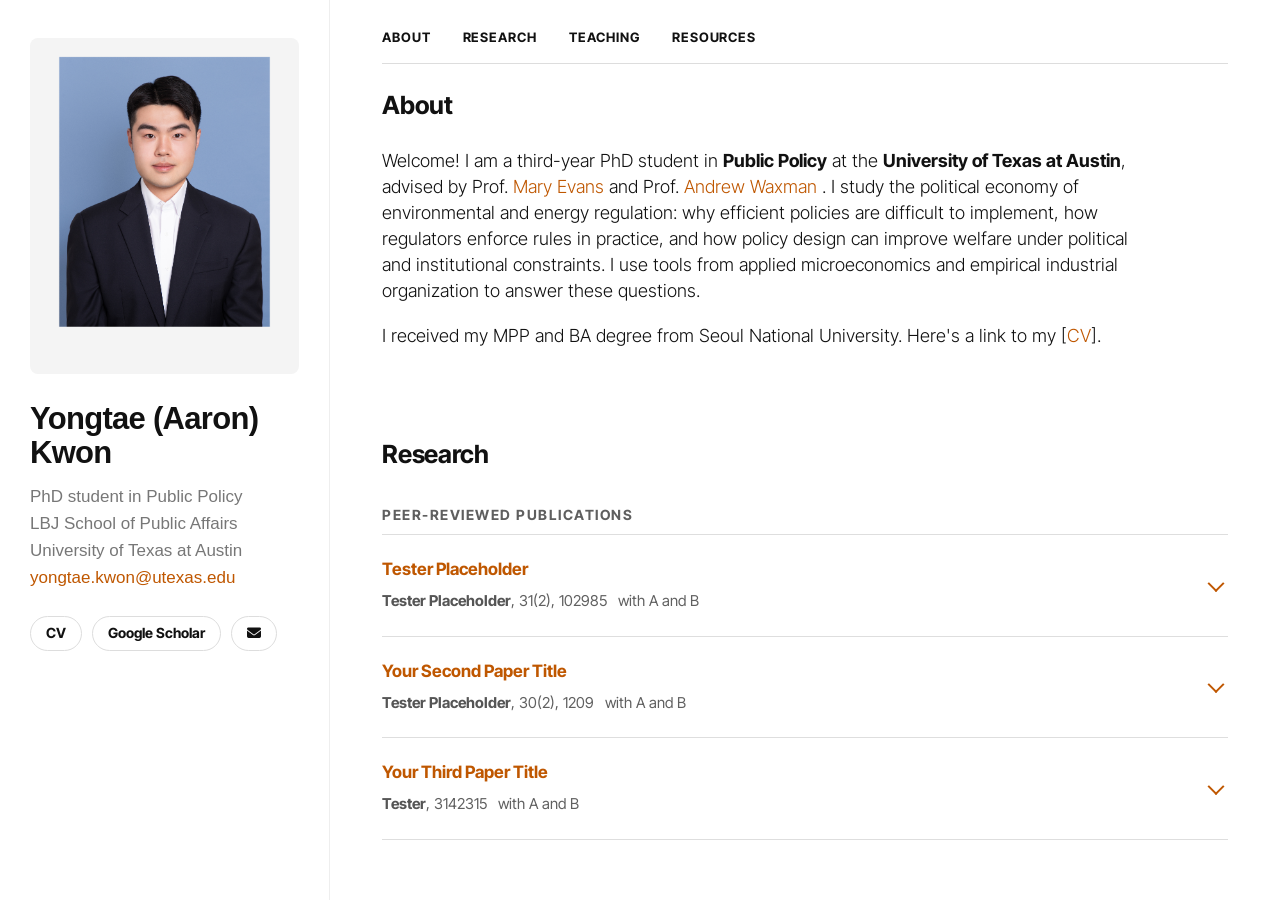
==== index.html @ 80eff5fa "Update index.html" ====
<!DOCTYPE html>
<html lang="en">

<head>
  <meta charset="UTF-8" />
  <meta name="viewport" content="width=device-width, initial-scale=1.0" />
  <link
  rel="stylesheet"
  href="https://cdnjs.cloudflare.com/ajax/libs/font-awesome/6.5.2/css/all.min.css"
  />

  <link
    rel="icon"
    type="image/png"
    href="./assets/favicon.png"
  />

  <title>Yongtae (Aaron) Kwon</title>

  <link rel="stylesheet" href="style.css" />
</head>

<body>

  <main class="page">

    <!-- =====================================================
         LEFT PROFILE PANEL
    ====================================================== -->

    <header class="hero">

      <!-- Profile Photo -->

      <div class="photo-wrap">
        <img
          src="assets/profile2.png"
          alt="Profile photo"
          class="profile-photo"
        />
      </div>


      <!-- Intro / Credentials -->

      <div class="intro">

        <h1>
          Yongtae (Aaron) Kwon
        </h1>

        <p class="role">
          PhD student in Public Policy
        </p>

        <p class="institution">
          LBJ School of Public Affairs
        </p>

        <p class="institution">
          University of Texas at Austin
        </p>
        <p class="institution">
          <a href="mailto:yongtae.kwon@utexas.edu">yongtae.kwon@utexas.edu</a>    
        </p>



        <!-- Contact Buttons -->

        <div class="contact">

          <div class="contact-buttons">

            <a
              class="contact-button"
              href="assets/Yongtae_Kwon_CV.pdf"
              target="_blank"
              rel="noopener"
            >
              CV
            </a>

            <a
              class="contact-button"
              href="https://scholar.google.com/..."
              target="_blank"
              rel="noopener"
            >
              Google Scholar
            </a>

 <a
              class="contact-button"
              href="mailto:yongtae.kwon@utexas.edu"
              target="_blank"
              rel="noopener"
            >
         <i class="fa-solid fa-envelope"></i>
            </a>
          
            
          </div>

        </div>

      </div>

    </header>


    <!-- =====================================================
         RIGHT SCROLLABLE CONTENT PANEL
    ====================================================== -->

    <div class="content-panel slate home-slate">


      <!-- ===================================================
           NAVIGATION
      ==================================================== -->

<nav class="nav">
  <a href="#about">About</a>
  <a href="#research">Research</a>
  <a href="#teaching">Teaching</a>
  <a href="resources.html">Resources</a>
</nav>


      <!-- ===================================================
           BIO
      ==================================================== -->

      <section id="about">
         <h2>
          About
        </h2>
        <p>
          Welcome! I am a third-year PhD student in <strong>Public Policy</strong> at the
          <strong>University of Texas at Austin</strong>, advised by Prof.
          <a
            href="https://sites.google.com/view/mfranevans"
            title="Mary Evans"
            target="_blank"
            rel="noopener"
          >
            Mary Evans
          </a>
          and Prof.
          <a
            href="https://www.andrewrwaxman.com"
            title="Andrew Waxman"
            target="_blank"
            rel="noopener"
          >
            Andrew Waxman
          </a>.

          I study the political economy of environmental and energy regulation:
          why efficient policies are difficult to implement, how regulators
          enforce rules in practice, and how policy design can improve welfare
          under political and institutional constraints. I use tools from
          applied microeconomics and empirical industrial organization to
          answer these questions.
        </p>

        <p>
          I received my MPP and BA degree from Seoul National University.
          Here's a link to my
          [<a
            href="assets/CV_Aug_2026.pdf"
            title="CV"
            target="_blank"
            rel="noopener"
          >CV</a>].
        </p>



      </section>


      <!-- ===================================================
           RESEARCH
      ==================================================== -->

      <section id="research">

        <h2>
          Research
        </h2>


        <!-- =================================================
             PEER-REVIEWED PUBLICATIONS
        ================================================== -->

        <div class="research-group-title">
          Peer-Reviewed Publications
        </div>


        <div class="research-list">


          <!-- PAPER 1 -->

          <details class="research-item">

            <summary class="research-summary">

              <div class="research-title">

                <a
                  href="YOUR-PAPER-LINK"
                  target="_blank"
                  rel="noopener"
                >
                  Tester Placeholder
                </a>

              </div>


              <div class="research-meta">

                <span class="research-journal">
                  Tester Placeholder
                </span>

                <span class="research-citation">
                  , 31(2), 102985
                </span>

                <span class="research-authors">
                  with A and B
                </span>

              </div>

            </summary>


            <div class="research-abstract">

              <span class="research-abstract-label">
                Abstract
              </span>

              <p>
               Lorem Ipsum is simply dummy text of the printing and typesetting industry. Lorem Ipsum has been the industry's standard dummy text ever since 1966, when designers at Letraset and James Mosley, the librarian at St Bride Printing Library in London, took a 1914 Cicero translation and scrambled it to make dummy text for Letraset's Body Type sheets. It has survived not only many decades, but also the leap into electronic typesetting, remaining essentially unchanged. It was popularised thanks to these sheets and more recently with desktop publishing software like Aldus PageMaker and Microsoft Word including versions of Lorem Ipsum.
              </p>

      

    <!-- ADDITIONAL PAPER MATERIALS -->

    <div class="research-resource-links">

      <a
        class="research-resource-link"
        href="YOUR-UNGATED-PAPER-LINK"
        target="_blank"
        rel="noopener"
      >
        Ungated Paper
      </a>

      <a
        class="research-resource-link"
        href="YOUR-PREREGISTRATION-LINK"
        target="_blank"
        rel="noopener"
      >
        Pre-registration
      </a>

      <a
        class="research-resource-link"
        href="YOUR-REPLICATION-CODE-LINK"
        target="_blank"
        rel="noopener"
      >
        Replication Code
      </a>

      <a
        class="research-resource-link"
        href="YOUR-DATA-LINK"
        target="_blank"
        rel="noopener"
      >
        Data
      </a>

      <a
        class="research-resource-link"
        href="YOUR-APPENDIX-LINK"
        target="_blank"
        rel="noopener"
      >
        Appendix
      </a>

    </div>


              
            </div>

          </details>


          <!-- PAPER 2 -->

          <details class="research-item">

            <summary class="research-summary">

              <div class="research-title">

                <a
                  href="YOUR-PAPER-LINK"
                  target="_blank"
                  rel="noopener"
                >
                  Your Second Paper Title
                </a>

              </div>


              <div class="research-meta">

                <span class="research-journal">
                Tester Placeholder
                </span>

                <span class="research-citation">
                  , 30(2), 1209
                </span>

                <span class="research-authors">
                  with A and B
                </span>

              </div>

            </summary>


            <div class="research-abstract">

              <span class="research-abstract-label">
                Abstract
              </span>

              <p>
                Put your abstract here.
              </p>

            </div>

          </details>


          <!-- PAPER 3 -->

          <details class="research-item">

            <summary class="research-summary">

              <div class="research-title">

                <a
                  href="YOUR-PAPER-LINK"
                  target="_blank"
                  rel="noopener"
                >
                  Your Third Paper Title
                </a>

              </div>


              <div class="research-meta">

                <span class="research-journal">
                  Tester
                </span>

                <span class="research-citation">
                  , 3142315
                </span>

                <span class="research-authors">
                  with A and B
                </span>

              </div>

            </summary>


            <div class="research-abstract">

              <span class="research-abstract-label">
                Abstract
              </span>

              <p>
                Put your abstract here.
              </p>

            </div>

          </details>

        </div>


        <!-- =================================================
             WORKING PAPERS
        ================================================== -->

        <div class="research-group-title">
          Working Papers
        </div>


        <div class="research-list">


          <!-- WORKING PAPER 1 -->

          <details class="research-item">

            <summary class="research-summary">

              <div class="research-title">

                <a
                  href="YOUR-WORKING-PAPER-LINK"
                  target="_blank"
                  rel="noopener"
                >
                  Your Working Paper Title
                </a>

              </div>


              <div class="research-meta">

                <span class="research-journal">
                  Tester
                </span>

                <span class="research-citation">
                  , 21312312321
                </span>

                <span class="research-authors">
                  with A and B
                </span>

              </div>

            </summary>


            <div class="research-abstract">

              <span class="research-abstract-label">
                Abstract
              </span>

              <p>
                Put your abstract here.
              </p>

            </div>

          </details>

        </div>


        <!-- =================================================
             WORK IN PROGRESS
        ================================================== -->

        <div class="research-group-title">
          Work in Progress
        </div>


        <div class="research-list">


          <!-- WIP 1 -->

          <details class="research-item">

            <summary class="research-summary">

              <div class="research-title">


                <a
  href="#"
  onclick="return false;"
>
  Your Work in Progress Title
</a>

              </div>


              <div class="research-meta">

                <span class="research-journal">
                  Placeholder
                </span>

                <span class="research-citation">
                  , 12321312
                </span>

                <span class="research-authors">
                  with A and B 
                </span>

                <span class="research-status">
                Under Review
                </span>

              </div>

            </summary>


            <div class="research-abstract">

              <span class="research-abstract-label">
                Abstract
              </span>

              <p>
                Put your abstract here.
              </p>

            </div>

          </details>

        </div>

      </section>


      <!-- ===================================================
           TEACHING
      ==================================================== -->
<section id="teaching">

  <h2>Teaching</h2>

  <div class="teaching-courses">

    <!-- COURSE 1 -->
    <div class="teaching-course">

      <div class="teaching-semesters">

        <a
          class="semester-link"
          href="YOUR-LINK-FOR-SPRING-2026"
          target="_blank"
          rel="noopener"
        >
          Spring 2026
        </a>

        <a
          class="semester-link"
          href="YOUR-LINK-FOR-FALL-2025"
          target="_blank"
          rel="noopener"
        >
          Fall 2025
        </a>

        <a
          class="semester-link"
          href="YOUR-LINK-FOR-SPRING-2025"
          target="_blank"
          rel="noopener"
        >
          Spring 2025
        </a>

      </div>

      <div class="teaching-info">

        <h3 class="teaching-title">
          PA 399K: Applied Economics for Policy Analysis
        </h3>

        <p class="teaching-description">
          Master's · Teaching Assistant
        </p>

      </div>

    </div>


    <!-- COURSE 2 -->
    <div class="teaching-course">

      <div class="teaching-semesters">

        <a
          class="semester-link"
          href="YOUR-LINK"
          target="_blank"
          rel="noopener"
        >
          Fall 2024
        </a>

      </div>

      <div class="teaching-info">

        <h3 class="teaching-title">
          COURSE 000: Another Course
        </h3>

        <p class="teaching-description">
          Undergraduate · Teaching Assistant
        </p>

      </div>

    </div>

  </div>

</section>


    </div>

  </main>

</body>

</html>
---- style.css ----
@import url('https://fonts.googleapis.com/css2?family=Inter+Tight:wght@400;500;700&display=swap');

:root {
  --text: #111111;
  --muted: #777777;
  --credential: #777777;

  --link: #BF5700;
  --link-soft: rgba(191, 87, 0, 0.08);

  --border: #dddddd;
  --bg: #ffffff;

  --research-line: #dedede;

  --sidebar-width: 330px;

  /* Teaching */
  --teaching-box: #f3f3f3;
  --teaching-box-text: #444444;
  --teaching-hover: #07182d;
  --teaching-line: #eeeeee;

  /* Resources */
  --resource-card-bg: #fafafa;
  --resource-card-border: #e7e7e7;
  --resource-meta: #666666;
}

/* =========================================================
   GLOBAL
========================================================= */

* {
  box-sizing: border-box;
}

html {
  scroll-behavior: smooth;
}

html,
body {
  margin: 0;
  width: 100%;
  height: 100%;
}

body {
  overflow: hidden;

  background: var(--bg);
  color: var(--text);

  font-family: "Inter Tight", Varta, sans-serif;
  font-size: 18px;
  font-weight: 300;
  line-height: 1.45;
  -webkit-font-smoothing: antialiased;
}

/* =========================================================
   MAIN TWO-COLUMN ARCHITECTURE
   Used by BOTH index.html and resources.html
========================================================= */

.page {
  display: grid;
  grid-template-columns: var(--sidebar-width) minmax(0, 1fr);

  width: 100%;
  max-width: 1280px;
  height: 100vh;

  margin: 0 auto;
  padding: 0;
}

/* =========================================================
   LEFT PROFILE PANEL
========================================================= */

.hero {
  display: flex;
  flex-direction: column;

  width: 100%;
  height: 100vh;

  padding: 38px 30px 40px;

  overflow-y: auto;

  border-right: 1px solid #eeeeee;

  background: #ffffff;
}

/* =========================================================
   PROFILE PHOTO
========================================================= */

.photo-wrap {
  width: 100%;
  max-width: 270px;

  aspect-ratio: 4 / 5;

  margin: 0 0 28px;

  padding: 0;

  overflow: hidden;

  border-radius: 8px;

  background: #f4f4f4;
}

.profile-photo {
  display: block;

  width: 100%;
  height: 100%;

  object-fit: cover;
  object-position: center top;

  border-radius: 8px;
}

/* =========================================================
   INTRO
========================================================= */

.intro {
  width: 100%;
}

/* =========================================================
   NAME
========================================================= */

h1 {
  margin: 0 0 17px;

  font-family:
    "Helvetica Neue",
    Helvetica,
    Arial,
    sans-serif;

  font-size: 31px;
  font-weight: 700;

  line-height: 1.08;

  letter-spacing: -0.7px;

  color: var(--text);
}

/* =========================================================
   CREDENTIALS
========================================================= */

.role,
.institution {
  margin: 0 0 4px;

  font-family:
    "Helvetica Neue",
    Helvetica,
    Arial,
    sans-serif;

  font-size: 17px;
  font-weight: 400;

  line-height: 1.35;

  color: var(--credential);
}

.institution:last-of-type {
  margin-bottom: 0;
}

/* =========================================================
   LEFT PANEL CONTACT / BUTTON AREA
========================================================= */

.contact {
  margin: 26px 0 0;

  font-family: "Inter Tight", Varta, sans-serif;
}

/* =========================================================
   CONTACT BUTTONS
========================================================= */

.contact-buttons {
  display: flex;
  flex-direction: row;
  flex-wrap: wrap;
  align-items: center;

  gap: 10px;

  width: 100%;
  margin-top: 0;
}

.contact-button,
.contact-button:visited {
  display: inline-block;

  padding: 8px 15px;

  border: 1.5px solid var(--border);
  border-radius: 999px;

  background: #ffffff;

  color: var(--text) !important;

  font-family: "Inter Tight", Varta, sans-serif;
  font-size: 14px;
  font-weight: 700;

  line-height: 1.2;

  text-decoration: none !important;

  cursor: pointer;

  transition:
    border-color 0.18s ease,
    background-color 0.18s ease,
    color 0.18s ease;
}

.contact-button:hover {
  border-color: var(--link);

  background: var(--link-soft);

  color: var(--link) !important;

  text-decoration: none !important;
}

.contact-button:focus-visible {
  outline: 2px solid var(--link);
  outline-offset: 3px;
}

.contact-button:active {
  border-color: var(--link);

  background: rgba(191, 87, 0, 0.12);

  color: var(--link) !important;
}

/* =========================================================
   GENERAL LINKS
========================================================= */

a,
a:visited,
a:active {
  color: var(--link);

  text-decoration: none;
}

a:hover {
  color: var(--link);

  text-decoration: underline;
}

/* =========================================================
   RIGHT CONTENT PANEL / SLATE
========================================================= */

.content-panel,
.slate {
  position: relative;

  min-width: 0;
  height: 100vh;

  overflow-y: auto;
  overflow-x: hidden;

  padding: 0 52px 80px;

  background: var(--bg);

  scroll-behavior: smooth;
}

/*
  Optional semantic class:
  <main class="content-panel slate home-slate">...</main>
  <main class="content-panel slate resources-slate">...</main>
*/

.home-slate,
.resources-slate {
  min-width: 0;
}

/* =========================================================
   STICKY NAVIGATION
========================================================= */

.nav {
  position: sticky;
  top: 0;
  z-index: 100;

  display: flex;
  align-items: center;
  flex-wrap: wrap;

  gap: 32px;

  margin: 0 0 26px;

  padding: 26px 0 10px;

  border-bottom: 1px solid var(--border);

  background: rgba(255, 255, 255, 0.96);

  backdrop-filter: blur(8px);

  font-family: "Inter Tight", Varta, sans-serif;
}

.nav a,
.nav a:visited,
.nav a:active {
  position: relative;

  display: inline-block;

  padding: 5px 0 9px;

  color: var(--text) !important;

  font-family: "Inter Tight", Varta, sans-serif;

  font-size: 13px;
  font-weight: 700;

  line-height: 1;

  letter-spacing: 0.9px;

  text-transform: uppercase;

  white-space: nowrap;

  text-decoration: none !important;
}

.nav a::after {
  content: "";

  position: absolute;

  left: 0;
  bottom: 0;

  width: 100%;
  height: 2px;

  background: var(--link);

  transform: scaleX(0);
  transform-origin: left center;

  transition: transform 0.18s ease;
}

.nav a:hover {
  color: var(--text) !important;

  text-decoration: none !important;
}

.nav a:hover::after,
.nav a:focus-visible::after,
.nav a[aria-current="page"]::after,
.nav a[aria-current="location"]::after {
  transform: scaleX(1);
}

.nav a:focus-visible {
  outline: none;
}

/* =========================================================
   ALL SECTIONS
========================================================= */

section {
  display: block;

  width: 100%;

  margin: 0 0 90px;

  padding: 0;

  font-family: "Inter Tight", Varta, sans-serif;

  scroll-margin-top: 100px;
}

/* =========================================================
   SECTION HEADINGS
========================================================= */

section > h2,
h2 {
  width: 100%;

  margin: 0 0 28px;

  padding: 0;

  border: none;

  font-family: "Inter Tight", Varta, sans-serif;

  font-size: 25px;
  font-weight: 700;

  line-height: 1.2;

  letter-spacing: -0.2px;

  color: var(--text);
}

h3 {
  font-family: "Inter Tight", Varta, sans-serif;

  font-size: 18px;
  font-weight: 400;

  line-height: 1.35;

  margin: 0 0 4px;
}

/* =========================================================
   BIO
========================================================= */

#about {
  font-family: "Inter Tight", Varta, sans-serif;
}

#about > p {
  max-width: 760px;
}

#about p:first-of-type {
  margin-top: 0;
}

/* =========================================================
   BIO GRID
========================================================= */

.bio-grid {
  display: grid;

  grid-template-columns: 0.85fr 1.15fr;

  gap: 58px;

  margin-top: 70px;
}

/* =========================================================
   BIO COLUMN HEADINGS
========================================================= */

.bio-heading {
  margin: 0 0 20px;

  font-family: "Inter Tight", Varta, sans-serif;

  font-size: 14px;
  font-weight: 700;

  line-height: 1.2;

  letter-spacing: 1.5px;

  text-transform: uppercase;

  color: #5f5f5f;
}

/* =========================================================
   RESEARCH INTERESTS
========================================================= */

.bio-list {
  margin: 0;

  padding-left: 22px;
}

.bio-list li {
  margin-bottom: 13px;

  font-family: "Inter Tight", Varta, sans-serif;

  font-size: 17px;
  font-weight: 400;

  line-height: 1.4;

  color: var(--text);
}

/* =========================================================
   EDUCATION
========================================================= */

.education-list {
  margin: 0;

  padding-left: 22px;
}

.education-list li {
  margin-bottom: 17px;

  font-family: "Inter Tight", Varta, sans-serif;

  font-size: 17px;

  line-height: 1.35;

  color: var(--text);
}

.degree-line {
  margin-bottom: 4px;
}

.degree-line strong {
  font-weight: 700;
}

.school-line {
  color: #666666;

  font-size: 16px;

  line-height: 1.35;
}

/* =========================================================
   RESEARCH
========================================================= */

#research {
  font-family: "Inter Tight", Varta, sans-serif;
}

/* =========================================================
   RESEARCH SUBSECTION TITLES
========================================================= */

.research-group-title {
  margin: 58px 0 0;

  padding-bottom: 11px;

  border-bottom: 1px solid var(--research-line);

  color: #5f5f5f;

  font-family: "Inter Tight", Varta, sans-serif;

  font-size: 14px;
  font-weight: 700;

  line-height: 1.2;

  letter-spacing: 1.5px;

  text-transform: uppercase;
}

#research > h2 + .research-group-title {
  margin-top: 38px;
}

/* =========================================================
   RESEARCH LIST
========================================================= */

.research-list {
  width: 100%;

  margin: 0;

  padding: 0;

  border-top: none;
}

/* =========================================================
   RESEARCH ITEM
========================================================= */

.research-item {
  margin: 0;

  border: none;
  border-bottom: 1px solid var(--research-line);

  background: transparent;
}

.research-item > summary {
  list-style: none;
}

.research-item > summary::-webkit-details-marker {
  display: none;
}

/* =========================================================
   RESEARCH SUMMARY
========================================================= */

.research-summary {
  position: relative;

  display: block;

  width: 100%;

  padding: 23px 42px 23px 0;

  cursor: pointer;

  user-select: none;
}

/* =========================================================
   PAPER TITLE
========================================================= */

.research-title {
  margin: 0 0 9px;

  font-family: "Inter Tight", Varta, sans-serif;

  font-size: 17px;
  font-weight: 700;

  line-height: 1.35;
}

.research-title a,
.research-title a:visited {
  color: var(--link);

  text-decoration: none;
}

.research-title a:hover {
  color: var(--link);

  text-decoration: underline;
  text-underline-offset: 3px;
}

/* =========================================================
   RESEARCH META
========================================================= */

.research-meta {
  display: flex;
  flex-wrap: wrap;

  align-items: baseline;

  gap: 0;

  margin: 0;

  color: #606060;

  font-family: "Inter Tight", Varta, sans-serif;

  font-size: 15px;
  font-weight: 400;

  line-height: 1.5;
}

.research-journal {
  color: #555555;

  font-weight: 700;
}

.research-citation {
  color: #606060;

  font-weight: 400;
}

.research-authors {
  margin-left: 11px;

  color: #606060;

  font-weight: 400;
}

.research-year,
.research-separator {
  display: none;
}

/* =========================================================
   RESEARCH STATUS BADGE
========================================================= */

.research-status {
  display: inline-block;

  margin-left: 16px;
  padding: 5px 10px;

  border-radius: 5px;

  background: var(--link-soft);

  color: var(--link);

  font-family: "Inter Tight", Varta, sans-serif;

  font-size: 12px;
  font-weight: 700;

  line-height: 1;

  letter-spacing: 1px;
  text-transform: uppercase;

  white-space: nowrap;

  vertical-align: middle;
}

/* =========================================================
   CHEVRON
========================================================= */

.research-summary::after {
  content: "";

  position: absolute;

  top: 50%;
  right: 6px;

  width: 10px;
  height: 10px;

  border-right: 2.5px solid var(--link);
  border-bottom: 2.5px solid var(--link);

  transform: translateY(-70%) rotate(45deg);

  transform-origin: center;

  transition: transform 0.18s ease;
}

.research-item[open] > .research-summary::after {
  transform: translateY(-25%) rotate(225deg);
}

/* =========================================================
   ABSTRACT
========================================================= */

.research-abstract {
  margin: 0 0 24px;

  padding: 5px 22px 4px;

  border-left: 3px solid #eeeeee;

  color: #333333;

  font-family: "Inter Tight", Varta, sans-serif;

  font-size: 16px;
  font-weight: 400;

  line-height: 1.65;
}

.research-abstract-label {
  display: block;

  margin: 0 0 11px;

  color: #5d5d5d;

  font-size: 12px;
  font-weight: 700;

  line-height: 1;

  letter-spacing: 1.4px;

  text-transform: uppercase;
}

.research-abstract p {
  margin: 0;
}

/* =========================================================
   OPTIONAL RESEARCH LINKS
========================================================= */

.research-links {
  display: flex;
  flex-wrap: wrap;

  gap: 12px;

  margin-top: 14px;
}

.research-links a {
  color: var(--link);

  font-size: 14px;
  font-weight: 700;

  text-decoration: none;
}

.research-links a:hover {
  text-decoration: underline;
}

/* =========================================================
   TEACHING
========================================================= */

#teaching {
  font-family: "Inter Tight", Varta, sans-serif;
}

.teaching-courses {
  width: 100%;

  margin: 0;
  padding: 0;

  border-top: 1px solid var(--teaching-line);
}

.teaching-course {
  display: grid;

  grid-template-columns: 165px minmax(0, 1fr);

  gap: 24px;

  padding: 28px 0;

  border-bottom: 1px solid var(--teaching-line);
}

/* =========================================================
   SEMESTER COLUMN
========================================================= */

.teaching-semesters {
  display: flex;
  flex-direction: column;

  gap: 9px;

  padding-right: 22px;

  border-right: 3px solid #eeeeee;
}

.semester-link,
.semester-link:visited {
  display: block;

  width: 100%;

  padding: 8px 12px;

  border-radius: 5px;

  background: var(--teaching-box);

  color: var(--teaching-box-text) !important;

  font-family: "Inter Tight", Varta, sans-serif;

  font-size: 14px;
  font-weight: 700;

  line-height: 1.15;

  text-align: center;

  text-decoration: none !important;

  white-space: nowrap;

  transition:
    background-color 0.16s ease,
    color 0.16s ease;
}

.semester-link:hover {
  background: var(--teaching-hover);

  color: #ffffff !important;

  text-decoration: none !important;
}

.semester-link:focus-visible {
  outline: 2px solid var(--teaching-hover);
  outline-offset: 2px;
}

/* =========================================================
   COURSE INFORMATION
========================================================= */

.teaching-info {
  min-width: 0;

  padding: 2px 0 0;
}

.teaching-title {
  margin: 0 0 7px;

  color: var(--text);

  font-family: "Inter Tight", Varta, sans-serif;

  font-size: 18px;
  font-weight: 700;

  line-height: 1.35;
}

.teaching-description {
  margin: 0;

  color: #4f4f4f;

  font-family: "Inter Tight", Varta, sans-serif;

  font-size: 16px;
  font-weight: 400;

  line-height: 1.45;
}

.teaching-description a,
.teaching-description a:visited {
  color: inherit;

  text-decoration: underline;

  text-decoration-color: #aaaaaa;
  text-underline-offset: 3px;
}

.teaching-description a:hover {
  color: var(--link);

  text-decoration-color: var(--link);
}

/* =========================================================
   RESEARCH RESOURCE LINKS
   e.g. Pre-registration, Replication Code, Ungated Paper
========================================================= */

.research-resource-links {
  display: flex;
  flex-wrap: wrap;

  gap: 8px;

  margin-top: 18px;
}

.research-resource-link,
.research-resource-link:visited {
  display: inline-block;

  padding: 8px 12px;

  border-radius: 5px;

  background: var(--teaching-box);

  color: var(--teaching-box-text) !important;

  font-family: "Inter Tight", Varta, sans-serif;
  font-size: 13px;
  font-weight: 700;

  line-height: 1.15;

  text-align: center;
  text-decoration: none !important;

  white-space: nowrap;

  transition:
    background-color 0.16s ease,
    color 0.16s ease;
}

.research-resource-link:hover {
  background: var(--teaching-hover);

  color: #ffffff !important;

  text-decoration: none !important;
}

.research-resource-link:focus-visible {
  outline: 2px solid var(--teaching-hover);
  outline-offset: 2px;
}

/* =========================================================
   RESOURCES SLATE
   Used on resources.html
========================================================= */

#resources {
  max-width: 860px;
}

.resources-intro {
  max-width: 760px;

  margin: -8px 0 42px;

  color: #4f4f4f;

  font-size: 17px;
  line-height: 1.6;
}

.resource-group {
  margin: 0 0 54px;
}

.resource-group-title {
  margin: 0 0 16px;

  padding-bottom: 11px;

  border-bottom: 1px solid var(--research-line);

  color: #5f5f5f;

  font-size: 14px;
  font-weight: 700;

  line-height: 1.2;

  letter-spacing: 1.5px;

  text-transform: uppercase;
}

.resource-list {
  display: grid;
  grid-template-columns: 1fr;

  gap: 14px;

  margin: 0;
  padding: 0;

  list-style: none;
}

.resource-card {
  padding: 22px 24px;

  border: 1px solid var(--resource-card-border);
  border-radius: 8px;

  background: var(--resource-card-bg);

  transition:
    border-color 0.16s ease,
    background-color 0.16s ease,
    transform 0.16s ease;
}

.resource-card:hover {
  border-color: #d2d2d2;

  background: #ffffff;

  transform: translateY(-1px);
}

.resource-title {
  margin: 0 0 7px;

  font-size: 17px;
  font-weight: 700;

  line-height: 1.35;
}

.resource-title a,
.resource-title a:visited {
  color: var(--link);

  text-decoration: none;
}

.resource-title a:hover {
  text-decoration: underline;
  text-underline-offset: 3px;
}

.resource-description {
  margin: 0;

  color: #444444;

  font-size: 16px;
  line-height: 1.55;
}

.resource-meta {
  margin: 10px 0 0;

  color: var(--resource-meta);

  font-size: 13px;
  font-weight: 700;

  line-height: 1.35;

  letter-spacing: 0.2px;
}

.resource-actions {
  display: flex;
  flex-wrap: wrap;

  gap: 8px;

  margin-top: 15px;
}

.resource-button,
.resource-button:visited {
  display: inline-block;

  padding: 8px 12px;

  border-radius: 5px;

  background: var(--teaching-box);

  color: var(--teaching-box-text) !important;

  font-size: 13px;
  font-weight: 700;

  line-height: 1.15;

  text-decoration: none !important;

  transition:
    background-color 0.16s ease,
    color 0.16s ease;
}

.resource-button:hover {
  background: var(--teaching-hover);

  color: #ffffff !important;

  text-decoration: none !important;
}

.resource-button:focus-visible {
  outline: 2px solid var(--teaching-hover);
  outline-offset: 2px;
}

/* =========================================================
   TABLET
========================================================= */

@media (max-width: 900px) {

  :root {
    --sidebar-width: 280px;
  }

  .hero {
    padding: 30px 22px;
  }

  .photo-wrap {
    max-width: 235px;
  }

  h1 {
    font-size: 27px;
  }

  .role,
  .institution {
    font-size: 15px;
  }

  .content-panel,
  .slate {
    padding-left: 34px;
    padding-right: 34px;
  }

  .nav {
    gap: 22px;
  }

  .bio-grid {
    grid-template-columns: 1fr;

    gap: 34px;
  }

  .teaching-course {
    grid-template-columns: 145px minmax(0, 1fr);

    gap: 20px;
  }

  .teaching-semesters {
    padding-right: 18px;
  }

  .semester-link {
    font-size: 13px;
  }
}

/* =========================================================
   MOBILE
========================================================= */

@media (max-width: 680px) {

  html,
  body {
    height: auto;
  }

  body {
    overflow: visible;
  }

  .page {
    display: block;

    width: 100%;
    height: auto;
  }

  .hero {
    width: 100%;
    height: auto;

    padding: 24px;

    overflow: visible;

    border-right: none;
    border-bottom: 1px solid var(--border);
  }

  .photo-wrap {
    width: 220px;
    max-width: 100%;

    margin-bottom: 24px;
  }

  h1 {
    font-size: 27px;
  }

  .role,
  .institution {
    font-size: 15px;
  }

  .contact-buttons {
    flex-direction: row;
    flex-wrap: wrap;
  }

  .contact-button {
    font-size: 13px;

    padding: 8px 13px;
  }

  .content-panel,
  .slate {
    height: auto;

    overflow: visible;

    padding: 0 24px 60px;
  }

  .nav {
    top: 0;

    gap: 18px;

    margin-bottom: 38px;

    padding: 17px 0 12px;
  }

  .nav a {
    font-size: 12px;

    letter-spacing: 0.6px;
  }

  section {
    margin-bottom: 70px;

    scroll-margin-top: 75px;
  }

  section > h2,
  h2 {
    font-size: 23px;
  }

  .bio-grid {
    grid-template-columns: 1fr;

    gap: 34px;

    margin-top: 50px;
  }

  .bio-heading {
    font-size: 13px;
  }

  .bio-list li,
  .education-list li {
    font-size: 16px;
  }

  .school-line {
    font-size: 15px;
  }

  .research-group-title {
    margin-top: 42px;

    font-size: 13px;

    letter-spacing: 1.3px;
  }

  #research > h2 + .research-group-title {
    margin-top: 30px;
  }

  .research-summary {
    padding: 18px 32px 18px 0;
  }

  .research-title {
    font-size: 16px;
  }

  .research-meta {
    display: block;

    font-size: 14px;
  }

  .research-authors {
    display: block;

    margin-left: 0;
    margin-top: 3px;
  }

  .research-status {
    margin-left: 0;
    margin-top: 8px;
  }

  .research-abstract {
    padding: 4px 12px 3px 15px;

    font-size: 15px;
  }

  .teaching-course {
    display: block;

    padding: 24px 0;
  }

  .teaching-semesters {
    flex-direction: row;
    flex-wrap: wrap;

    gap: 8px;

    margin-bottom: 18px;
    padding-right: 0;
    padding-bottom: 18px;

    border-right: none;
    border-bottom: 2px solid #eeeeee;
  }

  .semester-link,
  .semester-link:visited {
    width: auto;

    min-width: 110px;

    padding: 8px 12px;

    font-size: 13px;
  }

  .teaching-info {
    padding-top: 0;
  }

  .teaching-title {
    font-size: 17px;
  }

  .teaching-description {
    font-size: 15px;
  }

  /* Resources */

  .resources-intro {
    margin-bottom: 32px;

    font-size: 16px;
  }

  .resource-group {
    margin-bottom: 44px;
  }

  .resource-group-title {
    font-size: 13px;

    letter-spacing: 1.3px;
  }

  .resource-card {
    padding: 19px 18px;
  }

  .resource-title {
    font-size: 16px;
  }

  .resource-description {
    font-size: 15px;
  }
}
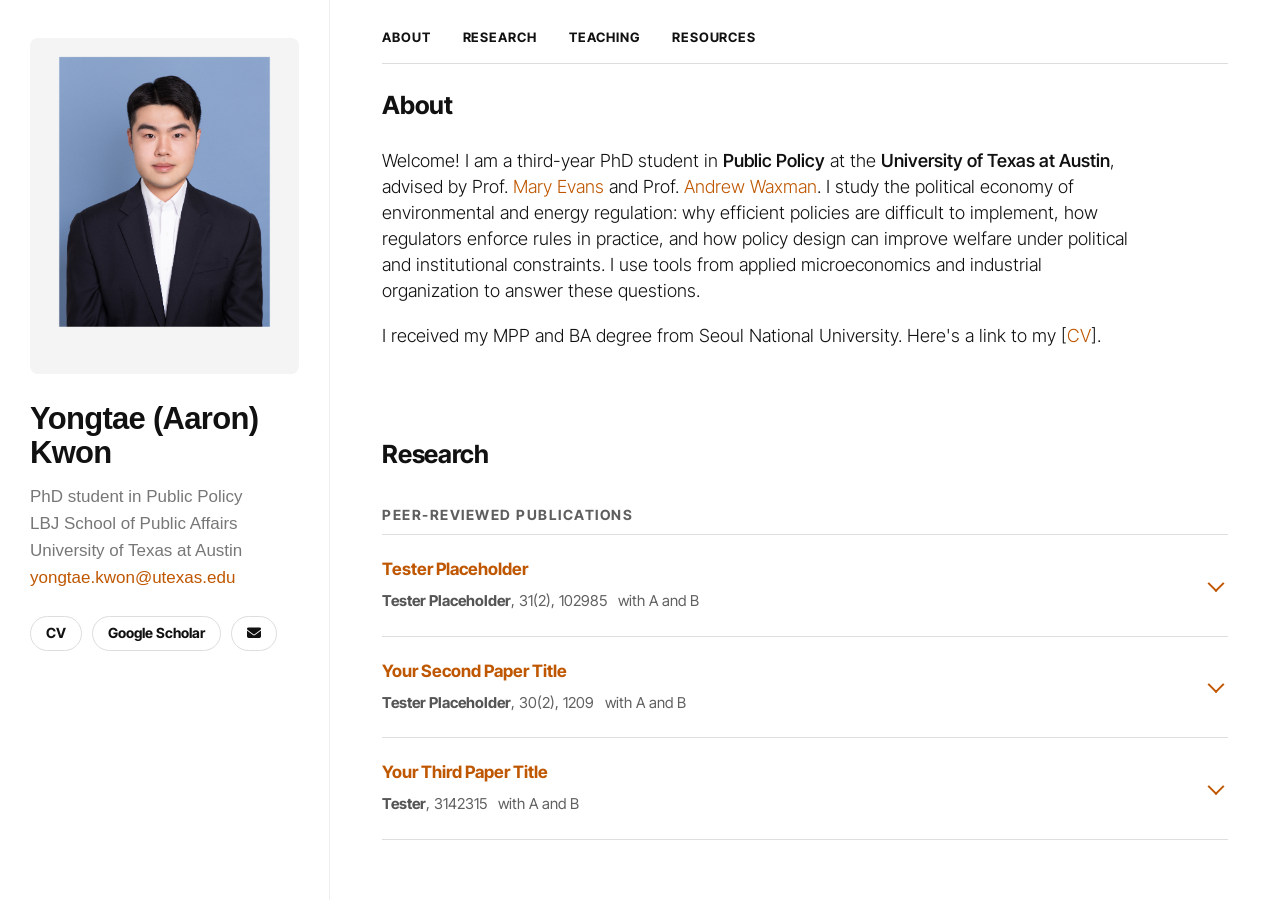
==== commit b0c9eefa: "Update index.html" ====
--- a/index.html
+++ b/index.html
@@ -154,14 +154,13 @@
             target="_blank"
             rel="noopener"
           >
-            Andrew Waxman
-          </a>.
+            Andrew Waxman</a>.
 
           I study the political economy of environmental and energy regulation:
           why efficient policies are difficult to implement, how regulators
           enforce rules in practice, and how policy design can improve welfare
           under political and institutional constraints. I use tools from
-          applied microeconomics and empirical industrial organization to
+          applied microeconomics and industrial organization to
           answer these questions.
         </p>
 
--- a/style.css
+++ b/style.css
@@ -1523,3 +1523,7 @@
     font-size: 15px;
   }
 }
+
+#about strong {
+  font-weight: 550;
+}
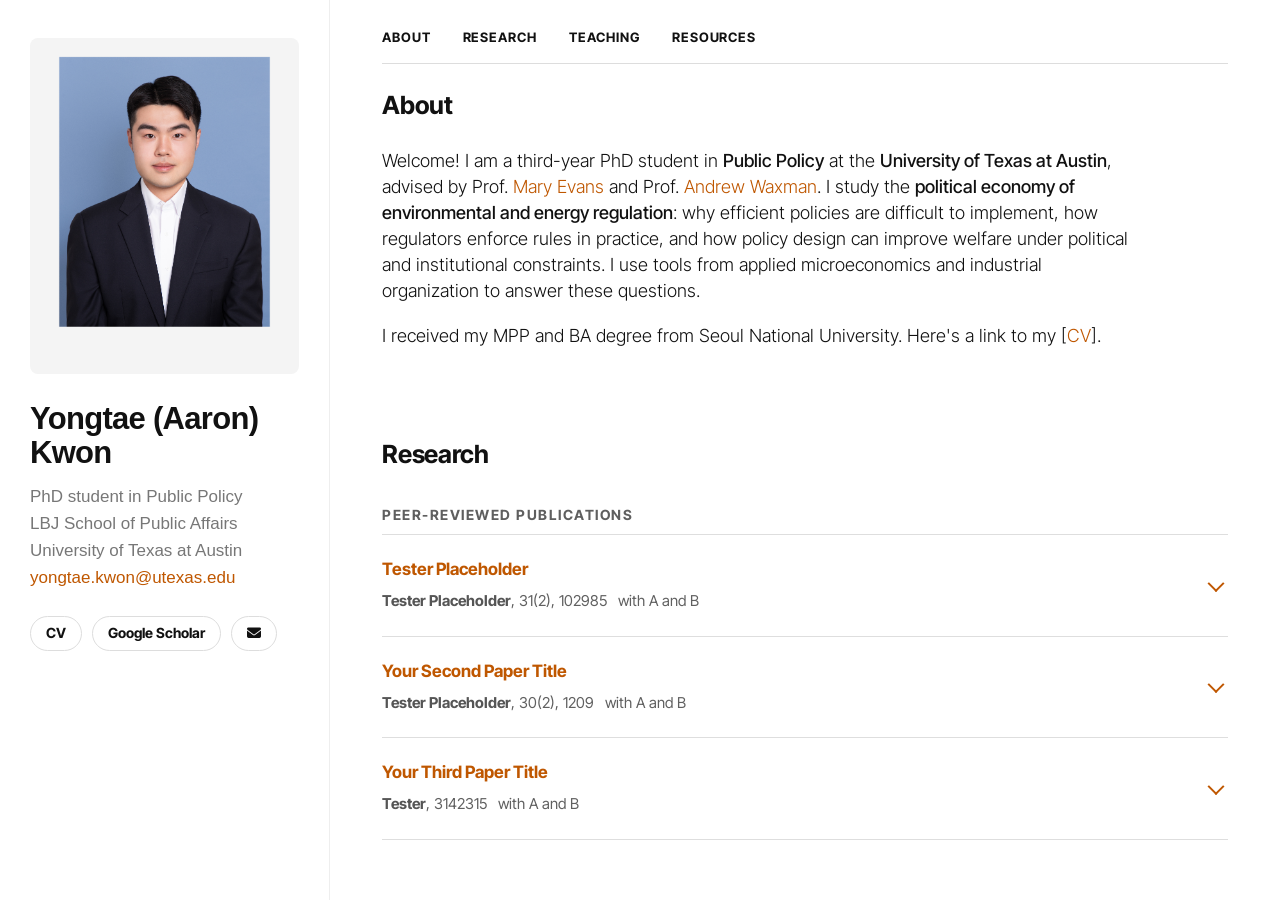
==== commit 20cd700d: "Update index.html" ====
--- a/index.html
+++ b/index.html
@@ -156,7 +156,7 @@
           >
             Andrew Waxman</a>.
 
-          I study the political economy of environmental and energy regulation:
+          I study the <strong>political economy of environmental and energy regulation</strong>:
           why efficient policies are difficult to implement, how regulators
           enforce rules in practice, and how policy design can improve welfare
           under political and institutional constraints. I use tools from
--- a/style.css
+++ b/style.css
@@ -1525,5 +1525,5 @@
 }
 
 #about strong {
-  font-weight: 550;
-}
+  font-weight: 500;
+}
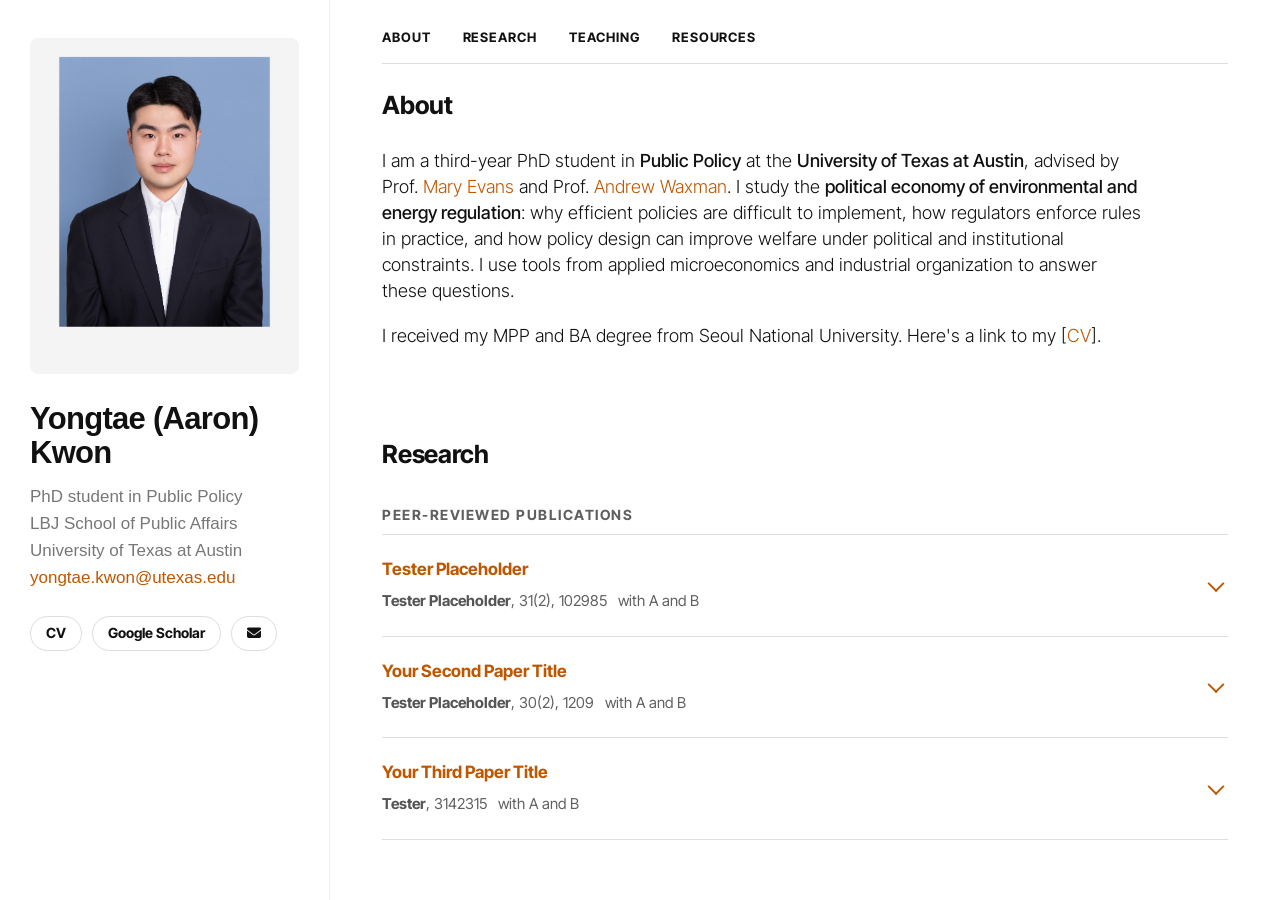
==== commit 68d6ac06: "Update index.html" ====
--- a/index.html
+++ b/index.html
@@ -137,7 +137,7 @@
           About
         </h2>
         <p>
-          Welcome! I am a third-year PhD student in <strong>Public Policy</strong> at the
+         I am a third-year PhD student in <strong>Public Policy</strong> at the
           <strong>University of Texas at Austin</strong>, advised by Prof.
           <a
             href="https://sites.google.com/view/mfranevans"
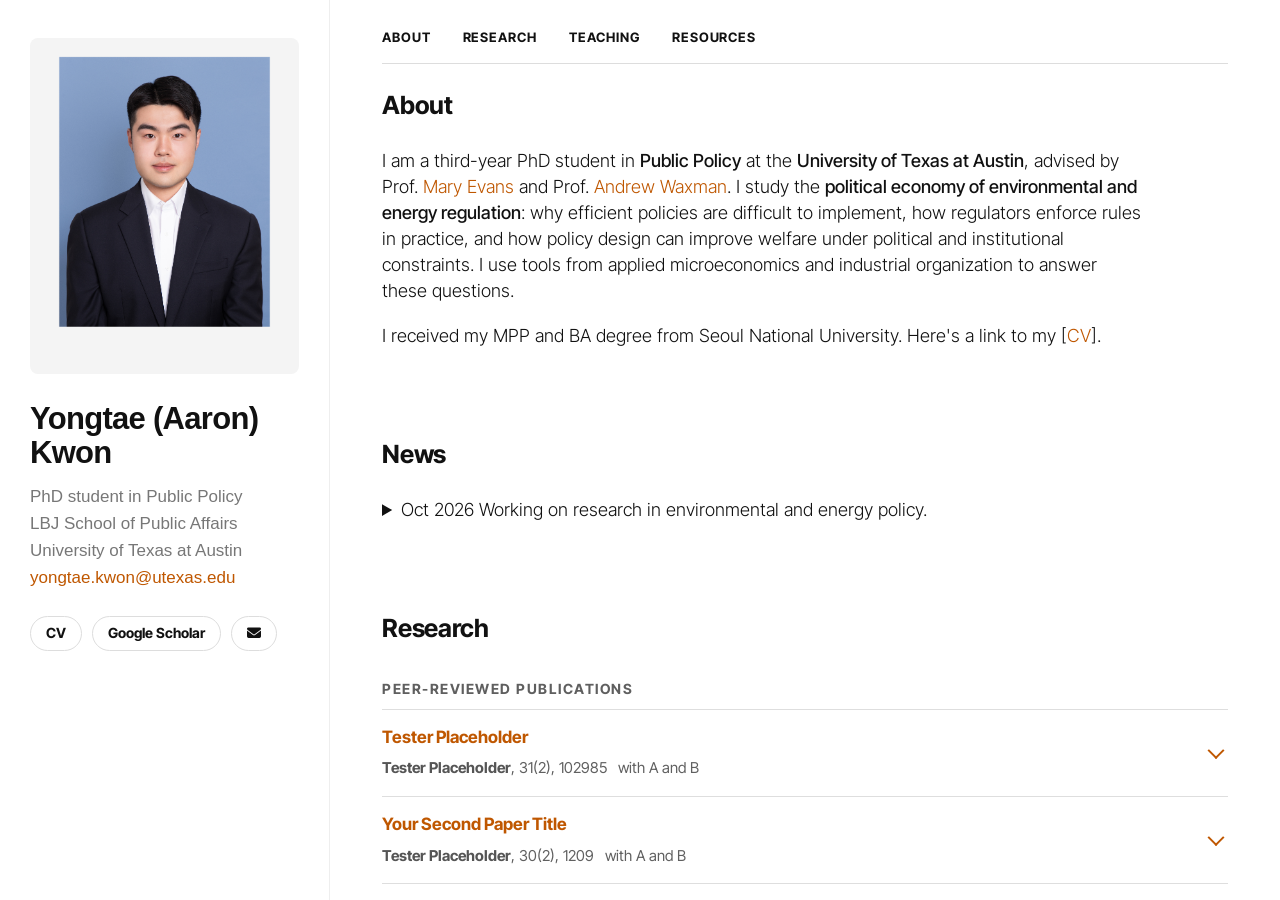
==== commit 7f90b8ef: "Update index.html" ====
--- a/index.html
+++ b/index.html
@@ -178,7 +178,50 @@
 
 
       </section>
-
+<!-- =========================
+     NEWS
+========================= -->
+
+<section id="news" class="news-section">
+
+  <h2>News</h2>
+
+  <details class="news-accordion">
+    <summary class="news-summary">
+      <span class="news-date">Oct 2026</span>
+      <span class="news-text">
+        Working on research in environmental and energy policy.
+      </span>
+      <span class="news-chevron" aria-hidden="true"></span>
+    </summary>
+
+    <div class="news-expanded">
+
+      <div class="news-entry">
+        <span class="news-date">Oct 2026</span>
+        <span class="news-text">
+          Working on research in environmental and energy policy.
+        </span>
+      </div>
+
+      <div class="news-entry">
+        <span class="news-date">2026</span>
+        <span class="news-text">
+          Continuing my Ph.D. in Public Policy at UT Austin. 🤘
+        </span>
+      </div>
+
+      <div class="news-entry">
+        <span class="news-date">Earlier</span>
+        <span class="news-text">
+          Completed my MPP and BA at Seoul National University. 🎓
+        </span>
+      </div>
+
+    </div>
+  </details>
+
+</section>
 
       <!-- ===================================================
            RESEARCH
--- a/style.css
+++ b/style.css
@@ -655,7 +655,7 @@
 
   width: 100%;
 
-  padding: 23px 42px 23px 0;
+  padding: 16px 42px 16px 0;
 
   cursor: pointer;
 
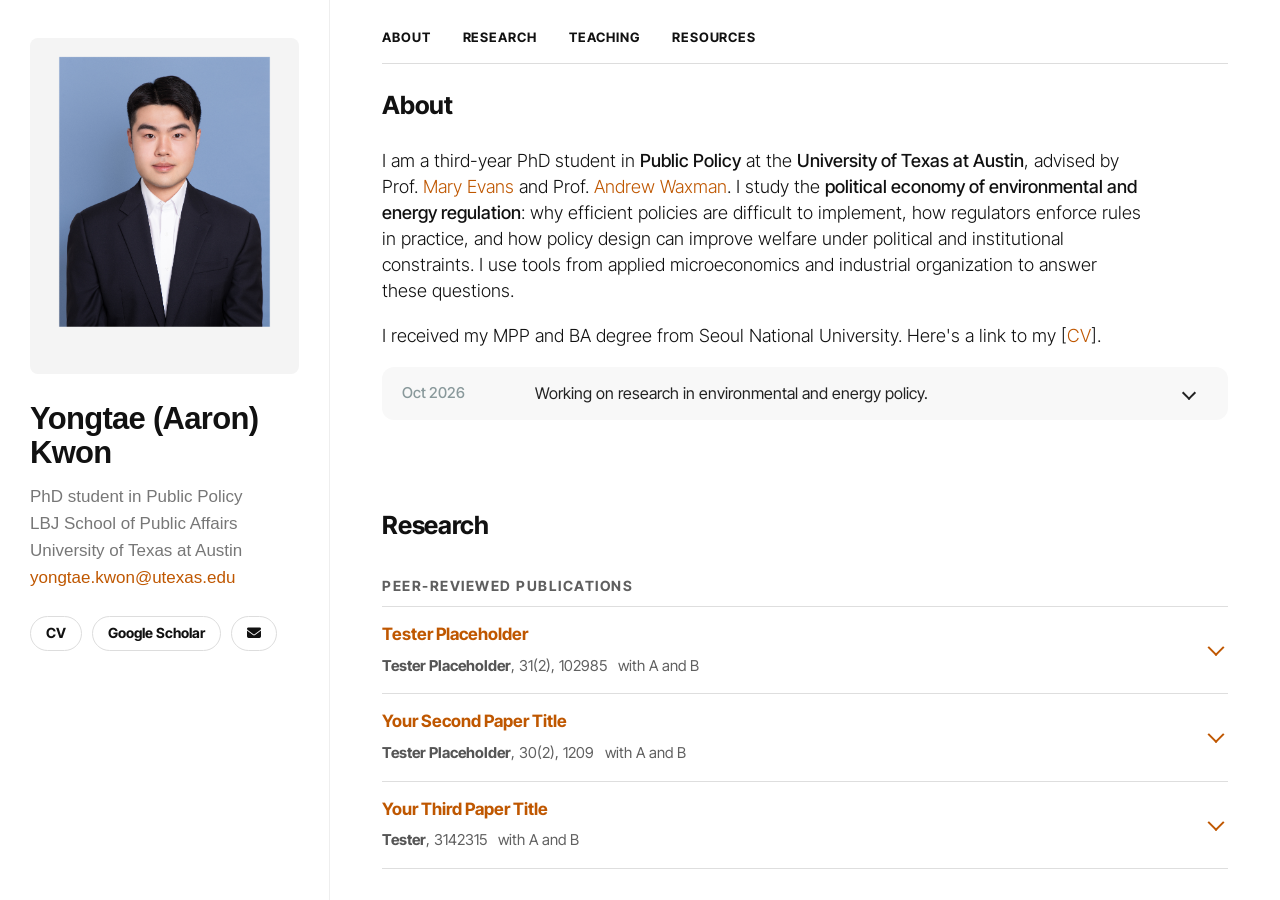
==== commit ecbf5ef8: "Update index.html" ====
--- a/index.html
+++ b/index.html
@@ -177,52 +177,47 @@
 
 
 
-      </section>
-<!-- =========================
-     NEWS
-========================= -->
-
-<section id="news" class="news-section">
-
-  <h2>News</h2>
-
-  <details class="news-accordion">
-    <summary class="news-summary">
+<!-- Compact expandable updates, inside About -->
+
+<details class="news-accordion">
+
+  <summary class="news-summary">
+    <span class="news-date">Oct 2026</span>
+    <span class="news-text">
+      Working on research in environmental and energy policy.
+    </span>
+    <span class="news-chevron" aria-hidden="true"></span>
+  </summary>
+
+  <div class="news-expanded">
+
+    <div class="news-entry">
       <span class="news-date">Oct 2026</span>
       <span class="news-text">
         Working on research in environmental and energy policy.
       </span>
-      <span class="news-chevron" aria-hidden="true"></span>
-    </summary>
-
-    <div class="news-expanded">
-
-      <div class="news-entry">
-        <span class="news-date">Oct 2026</span>
-        <span class="news-text">
-          Working on research in environmental and energy policy.
-        </span>
-      </div>
-
-      <div class="news-entry">
-        <span class="news-date">2026</span>
-        <span class="news-text">
-          Continuing my Ph.D. in Public Policy at UT Austin. 🤘
-        </span>
-      </div>
-
-      <div class="news-entry">
-        <span class="news-date">Earlier</span>
-        <span class="news-text">
-          Completed my MPP and BA at Seoul National University. 🎓
-        </span>
-      </div>
-
     </div>
-  </details>
-
-</section>
-
+
+    <div class="news-entry">
+      <span class="news-date">2026</span>
+      <span class="news-text">
+        Continuing my Ph.D. in Public Policy at UT Austin. 🤘
+      </span>
+    </div>
+
+    <div class="news-entry">
+      <span class="news-date">Earlier</span>
+      <span class="news-text">
+        Completed my MPP and BA at Seoul National University. 🎓
+      </span>
+    </div>
+
+  </div>
+
+</details>
+
+        
+      </section>
       <!-- ===================================================
            RESEARCH
       ==================================================== -->
--- a/style.css
+++ b/style.css
@@ -1524,6 +1524,138 @@
   }
 }
 
+
+/* =========================================================
+   NEWS SECTION
+========================================================= */
+
+#news {
+  width: 100%;
+  margin-bottom: 90px;
+  font-family: "Inter Tight", Varta, sans-serif;
+}
+
+.news-accordion {
+  width: 100%;
+  border-radius: 12px;
+  background: #f8f8f8;
+  overflow: hidden;
+}
+
+.news-summary {
+  display: grid;
+  grid-template-columns: 115px minmax(0, 1fr) 24px;
+  align-items: center;
+  gap: 18px;
+
+  padding: 15px 20px;
+
+  cursor: pointer;
+  list-style: none;
+}
+
+.news-summary::-webkit-details-marker {
+  display: none;
+}
+
+.news-date {
+  color: #89999b;
+  font-size: 15px;
+  font-weight: 500;
+  white-space: nowrap;
+}
+
+.news-text {
+  color: #222222;
+  font-size: 16px;
+  font-weight: 400;
+  line-height: 1.45;
+}
+
+.news-chevron {
+  width: 10px;
+  height: 10px;
+
+  border-right: 2px solid #222;
+  border-bottom: 2px solid #222;
+
+  transform: rotate(45deg);
+  transition: transform 0.2s ease;
+}
+
+.news-accordion[open] .news-chevron {
+  transform: rotate(225deg);
+}
+
+/* Expanded news list */
+
+.news-expanded {
+  padding: 0 20px 12px;
+}
+
+.news-entry {
+  display: grid;
+  grid-template-columns: 115px minmax(0, 1fr);
+  align-items: baseline;
+  gap: 18px;
+
+  padding: 14px 0;
+
+  border-bottom: 1px dotted #c8d0d2;
+}
+
+.news-entry:last-child {
+  border-bottom: none;
+}
+
+/* Hide duplicated latest news on expansion */
+
+.news-accordion[open] .news-summary .news-date,
+.news-accordion[open] .news-summary .news-text {
+  visibility: hidden;
+}
+
+.news-accordion[open] .news-summary {
+  position: absolute;
+  right: 0;
+  z-index: 1;
+}
+
+.news-accordion[open] {
+  position: relative;
+}
+
+/* Mobile */
+
+@media (max-width: 680px) {
+  .news-summary {
+    grid-template-columns: 75px minmax(0, 1fr) 20px;
+    gap: 10px;
+    padding: 14px;
+  }
+
+  .news-expanded {
+    padding: 0 14px 10px;
+  }
+
+  .news-entry {
+    grid-template-columns: 75px minmax(0, 1fr);
+    gap: 10px;
+  }
+
+  .news-date {
+    font-size: 13px;
+  }
+
+  .news-text {
+    font-size: 14px;
+  }
+}
+
+
+
+
+
 #about strong {
   font-weight: 500;
 }
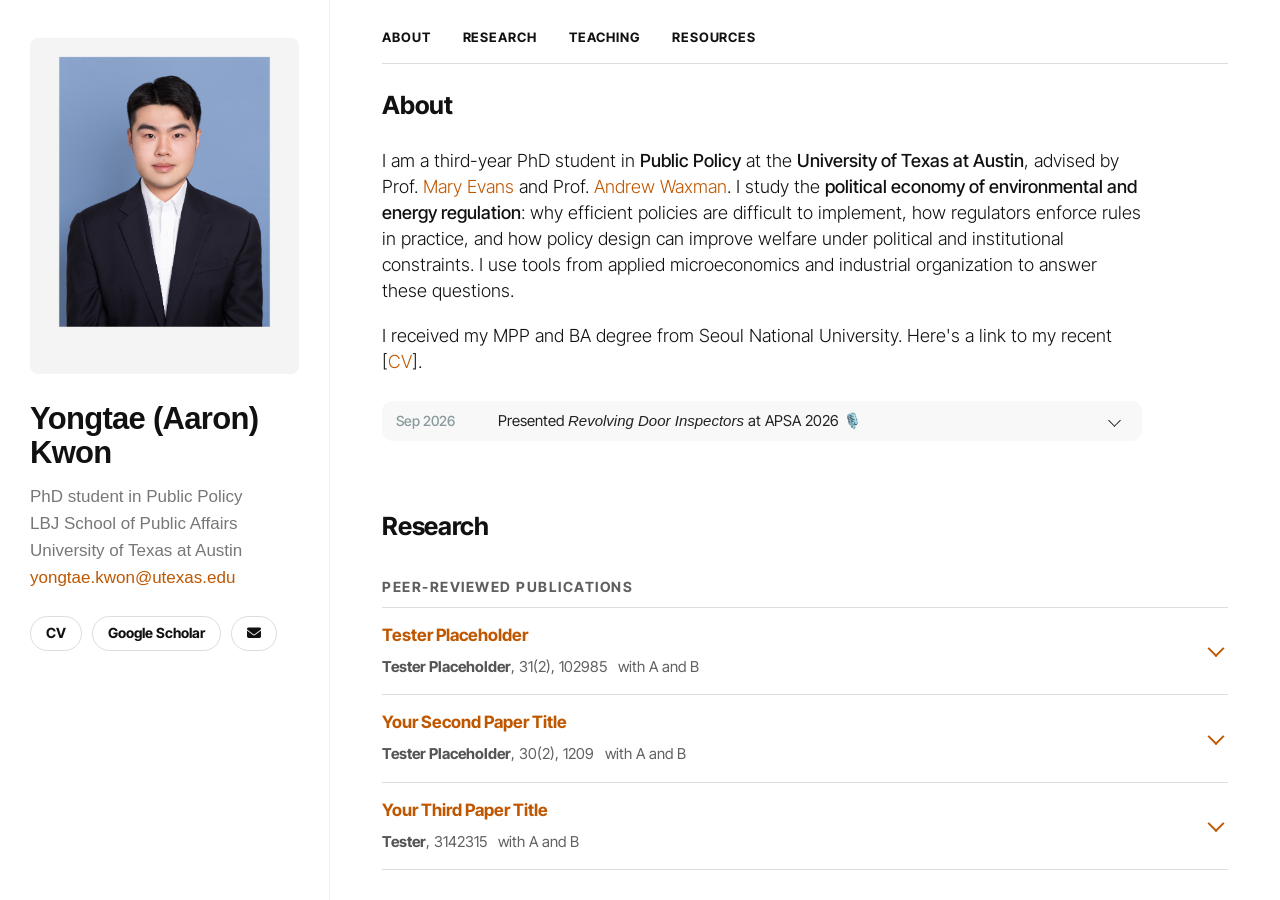
==== commit 84690162: "Update index.html" ====
--- a/index.html
+++ b/index.html
@@ -166,7 +166,7 @@
 
         <p>
           I received my MPP and BA degree from Seoul National University.
-          Here's a link to my
+          Here's a link to my recent
           [<a
             href="assets/CV_Aug_2026.pdf"
             title="CV"
@@ -182,33 +182,26 @@
 <details class="news-accordion">
 
   <summary class="news-summary">
-    <span class="news-date">Oct 2026</span>
-    <span class="news-text">
-      Working on research in environmental and energy policy.
-    </span>
+       <span class="news-date">Sep 2026</span>
+      <span class="news-text">
+        Presented <i>Revolving Door Inspectors</i> at APSA 2026 🎙️
+      </span>
     <span class="news-chevron" aria-hidden="true"></span>
   </summary>
 
   <div class="news-expanded">
 
     <div class="news-entry">
-      <span class="news-date">Oct 2026</span>
+      <span class="news-date">Apr 2026</span>
       <span class="news-text">
-        Working on research in environmental and energy policy.
+        Poster session for UT Energy Week 2026 📃
       </span>
     </div>
 
     <div class="news-entry">
-      <span class="news-date">2026</span>
+      <span class="news-date">Nov 2025</span>
       <span class="news-text">
-        Continuing my Ph.D. in Public Policy at UT Austin. 🤘
-      </span>
-    </div>
-
-    <div class="news-entry">
-      <span class="news-date">Earlier</span>
-      <span class="news-text">
-        Completed my MPP and BA at Seoul National University. 🎓
+        Presented at LBJ School's Sack Lunch Seminar 👝
       </span>
     </div>
 
--- a/style.css
+++ b/style.css
@@ -414,7 +414,7 @@
 
   width: 100%;
 
-  margin: 0 0 90px;
+  margin: 0 0 70px;
 
   padding: 0;
 
@@ -1526,133 +1526,116 @@
 
 
 /* =========================================================
-   NEWS SECTION
-========================================================= */
-
-#news {
+   NEWS SECTION, COMPACT VER
+========================================================= */
+
+#about .news-accordion {
   width: 100%;
-  margin-bottom: 90px;
-  font-family: "Inter Tight", Varta, sans-serif;
-}
-
-.news-accordion {
-  width: 100%;
-  border-radius: 12px;
+  max-width: 760px;
+  margin-top: 26px;
+
+  border-radius: 10px;
   background: #f8f8f8;
   overflow: hidden;
-}
-
-.news-summary {
+
+  font-family: "Inter Tight", Varta, sans-serif;
+}
+
+#about .news-summary {
   display: grid;
-  grid-template-columns: 115px minmax(0, 1fr) 24px;
+  grid-template-columns: 90px minmax(0, 1fr) 18px;
   align-items: center;
-  gap: 18px;
-
-  padding: 15px 20px;
+  gap: 12px;
+
+  padding: 10px 14px;
 
   cursor: pointer;
   list-style: none;
 }
 
-.news-summary::-webkit-details-marker {
+#about .news-summary::-webkit-details-marker {
   display: none;
 }
 
-.news-date {
+#about .news-date {
   color: #89999b;
-  font-size: 15px;
+  font-size: 14px;
   font-weight: 500;
   white-space: nowrap;
 }
 
-.news-text {
+#about .news-text {
   color: #222222;
-  font-size: 16px;
+  font-size: 15px;
   font-weight: 400;
-  line-height: 1.45;
-}
-
-.news-chevron {
-  width: 10px;
-  height: 10px;
-
-  border-right: 2px solid #222;
-  border-bottom: 2px solid #222;
+  line-height: 1.35;
+}
+
+#about .news-chevron {
+  width: 9px;
+  height: 9px;
+  border-right: 1.5px solid #222;
+  border-bottom: 1.5px solid #222;
 
   transform: rotate(45deg);
   transition: transform 0.2s ease;
 }
 
-.news-accordion[open] .news-chevron {
+#about .news-accordion[open] .news-chevron {
   transform: rotate(225deg);
 }
 
-/* Expanded news list */
-
-.news-expanded {
-  padding: 0 20px 12px;
-}
-
-.news-entry {
+/* Expanded entries */
+
+#about .news-expanded {
+  padding: 0 14px 8px;
+}
+
+#about .news-entry {
   display: grid;
-  grid-template-columns: 115px minmax(0, 1fr);
+  grid-template-columns: 90px minmax(0, 1fr);
   align-items: baseline;
-  gap: 18px;
-
-  padding: 14px 0;
-
-  border-bottom: 1px dotted #c8d0d2;
-}
-
-.news-entry:last-child {
-  border-bottom: none;
-}
-
-/* Hide duplicated latest news on expansion */
-
-.news-accordion[open] .news-summary .news-date,
-.news-accordion[open] .news-summary .news-text {
-  visibility: hidden;
-}
-
-.news-accordion[open] .news-summary {
-  position: absolute;
-  right: 0;
-  z-index: 1;
-}
-
-.news-accordion[open] {
-  position: relative;
+  gap: 12px;
+
+  padding: 9px 0;
+
+  border-top: 1px dotted #c8d0d2;
+}
+
+/* The first expanded entry duplicates the summary.
+   Hide it to avoid showing the same news twice. */
+
+#about .news-expanded .news-entry:first-child {
+  display: none;
 }
 
 /* Mobile */
 
 @media (max-width: 680px) {
-  .news-summary {
-    grid-template-columns: 75px minmax(0, 1fr) 20px;
-    gap: 10px;
-    padding: 14px;
-  }
-
-  .news-expanded {
-    padding: 0 14px 10px;
-  }
-
-  .news-entry {
-    grid-template-columns: 75px minmax(0, 1fr);
-    gap: 10px;
-  }
-
-  .news-date {
-    font-size: 13px;
-  }
-
-  .news-text {
+  #about .news-summary {
+    grid-template-columns: 74px minmax(0, 1fr) 16px;
+    gap: 9px;
+    padding: 10px 12px;
+  }
+
+  #about .news-expanded {
+    padding: 0 12px 8px;
+  }
+
+  #about .news-entry {
+    grid-template-columns: 74px minmax(0, 1fr);
+    gap: 9px;
+    padding: 9px 0;
+  }
+
+  #about .news-date {
+    font-size: 12px;
+  }
+
+  #about .news-text {
     font-size: 14px;
   }
 }
-
-
 
 
 
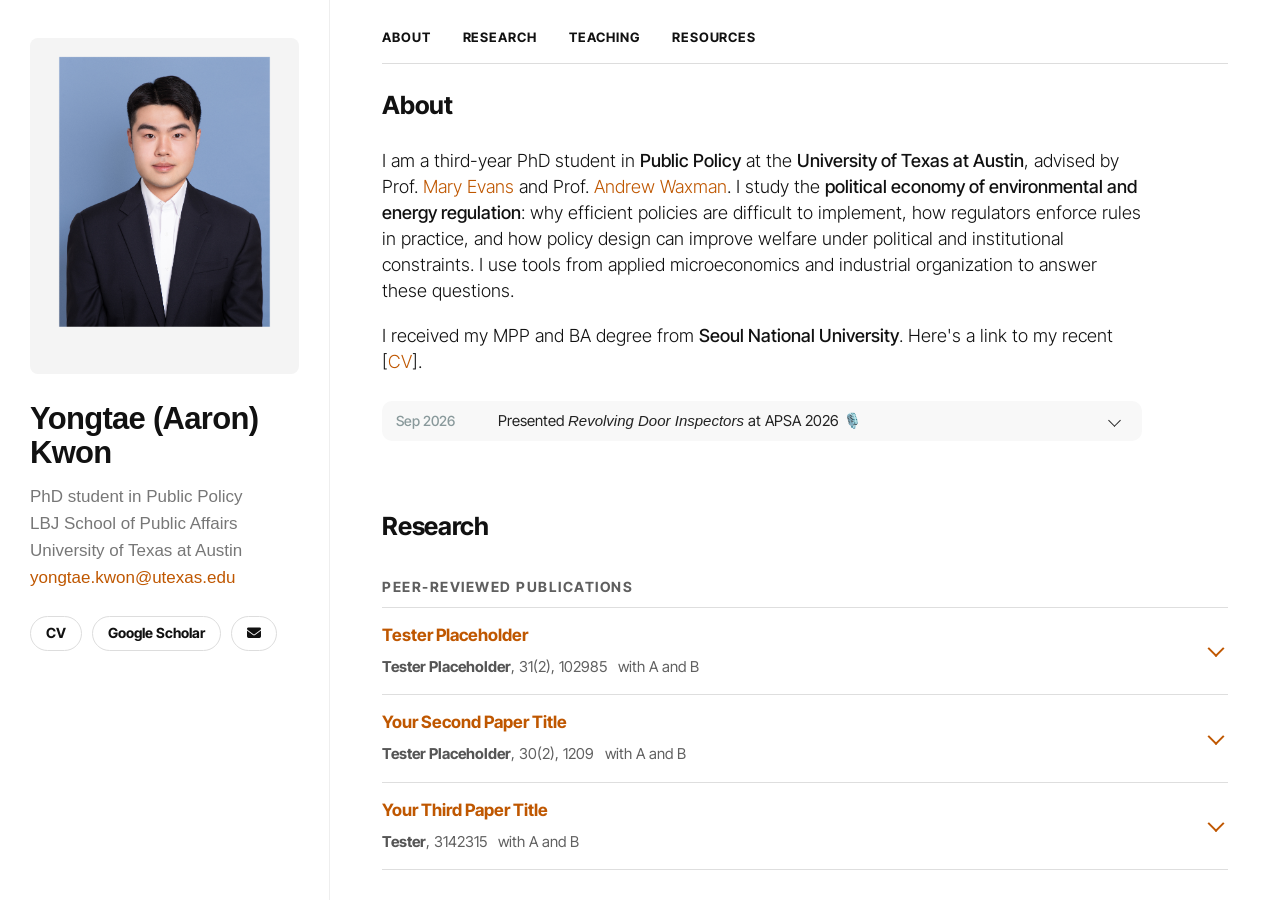
==== commit ac8b9ceb: "Update index.html" ====
--- a/index.html
+++ b/index.html
@@ -165,7 +165,7 @@
         </p>
 
         <p>
-          I received my MPP and BA degree from Seoul National University.
+          I received my MPP and BA degree from <strong>Seoul National University</strong>.
           Here's a link to my recent
           [<a
             href="assets/CV_Aug_2026.pdf"
@@ -189,8 +189,15 @@
     <span class="news-chevron" aria-hidden="true"></span>
   </summary>
 
+  <!-- NOTE THAT ONLY FOR THE FIRST NEWS, SAME THING ENTERS TWICE / CUT AT </SPAN> -->
   <div class="news-expanded">
-
+    <div class="news-entry">
+      <span class="news-date">Sep 2026</span>
+      <span class="news-text">
+        Presented <i>Revolving Door Inspectors</i> at APSA 2026 🎙️
+      </span>
+    </div>
+    
     <div class="news-entry">
       <span class="news-date">Apr 2026</span>
       <span class="news-text">
